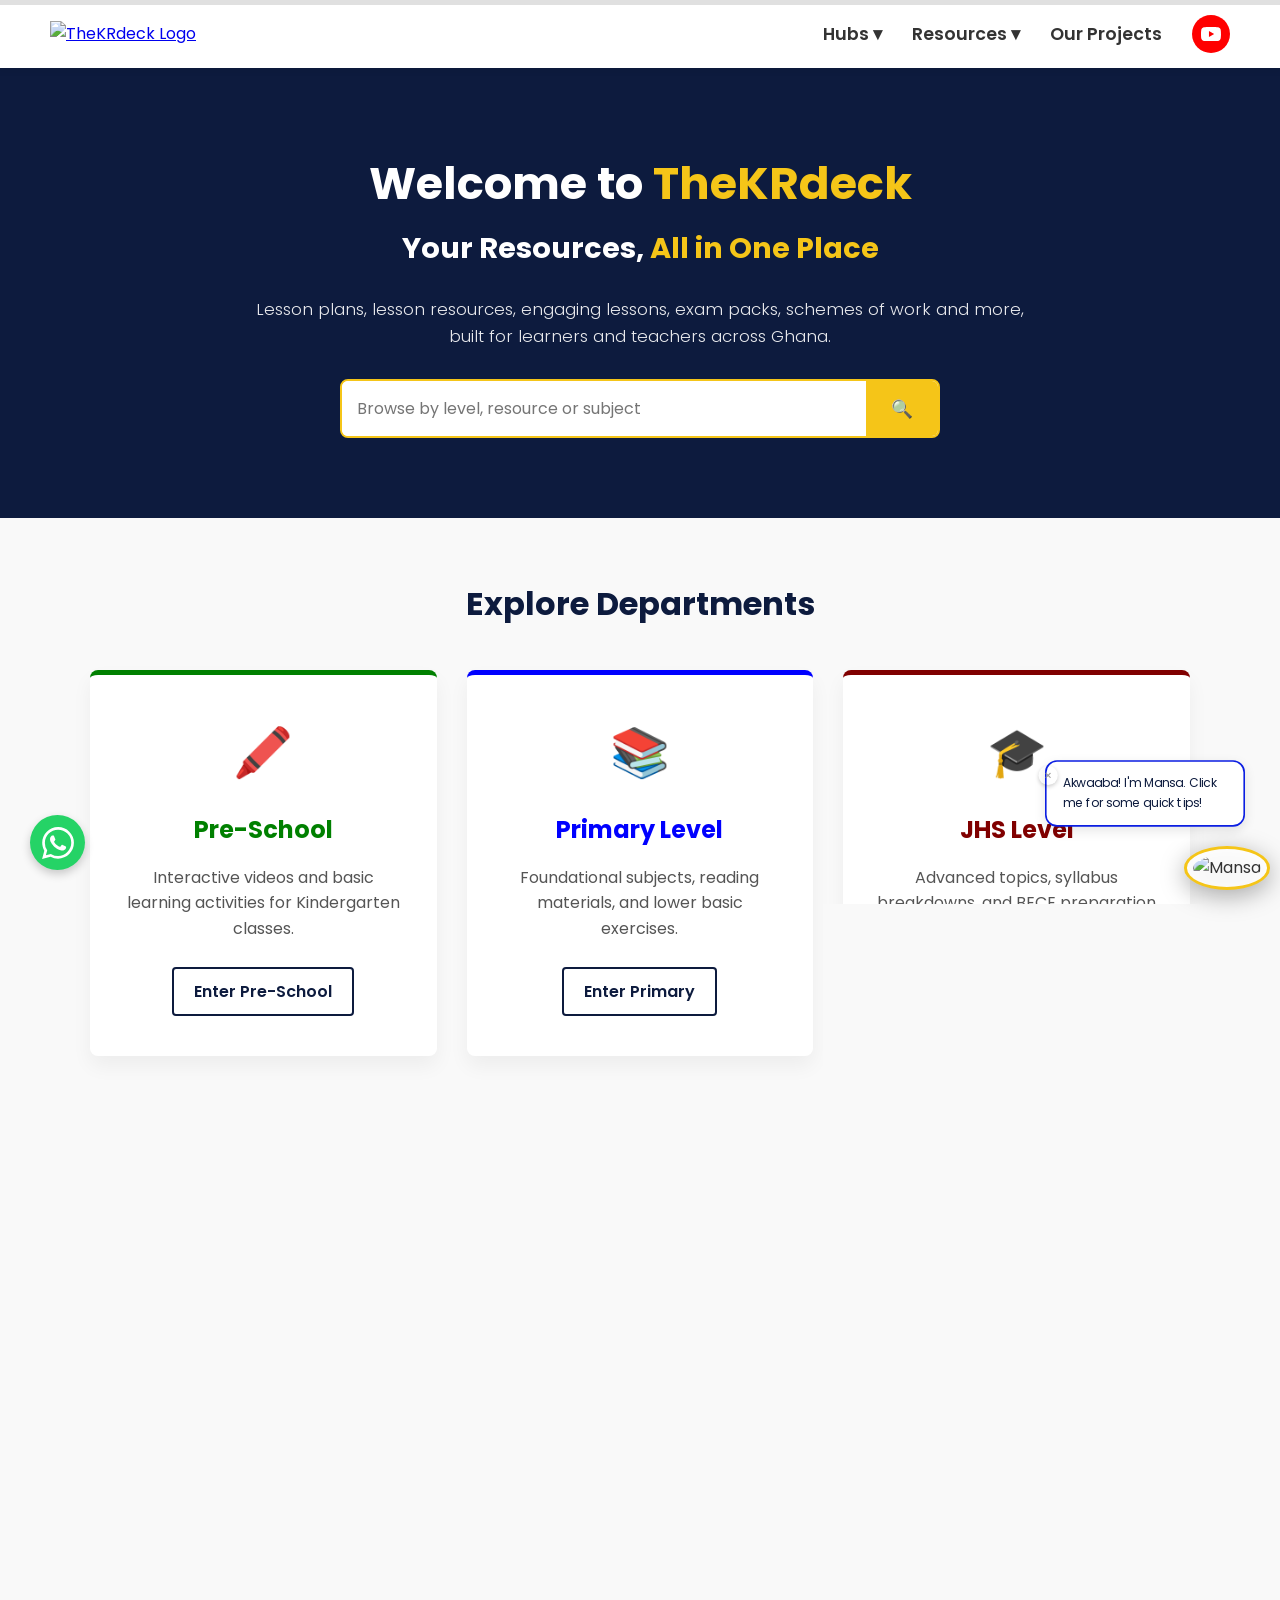
==== index.html @ 2bcbe447 "Add files via upload" ====
<!DOCTYPE html>
<html lang="en">
<head>
    <meta charset="UTF-8">
    <meta name="viewport" content="width=device-width, initial-scale=1.0">
    <title>TheKRdeck - Educational Resources</title>
    <link rel="stylesheet" href="style.css">
</head>
<body>

    <!-- Reading Progress Bar -->
    <div class="progress-container">
        <div class="progress-bar" id="myBar"></div>
    </div>

    <!-- Top Navigation Bar (Streamlined) -->
    <nav class="top-navbar">
        <a href="index.html" class="nav-logo">
            <img src="assets/logo.png" alt="TheKRdeck Logo" class="logo-img">
        </a>
        <div class="menu-toggle" id="mobile-menu">☰</div>
        
        <div class="nav-links" id="nav-links">
            <!-- Dropdown 1: Hubs -->
            <div class="dropdown">
                <a href="#" class="dropbtn">Hubs ▾</a>
                <div class="dropdown-content">
                    <a href="teachers-hub.html">Teachers Platform</a>
                    <a href="learners-hub.html">Learners Platform</a>
                </div>
            </div>

            <!-- Dropdown 2: Resources -->
            <div class="dropdown">
                <a href="#" class="dropbtn">Resources ▾</a>
                <div class="dropdown-content">
                    <a href="articles.html">Articles</a>
                    <a href="videos.html">Videos Catalog</a>
                </div>
            </div>

            <!-- New Projects Link -->
            <a href="projects.html">Our Projects</a>
            
            <!-- YouTube Icon Button -->
            <a href="https://youtube.com/@thekrdeck" target="_blank" class="nav-youtube-icon" title="YouTube Channel">
                <svg viewBox="0 0 24 24" xmlns="http://www.w3.org/2000/svg">
                    <path d="M23.498 6.186a3.016 3.016 0 0 0-2.122-2.136C19.505 3.545 12 3.545 12 3.545s-7.505 0-9.377.505A3.017 3.017 0 0 0 .502 6.186C0 8.07 0 12 0 12s0 3.93.502 5.814a3.016 3.016 0 0 0 2.122 2.136c1.871.505 9.376.505 9.376.505s7.505 0 9.377-.505a3.015 3.015 0 0 0 2.122-2.136C24 15.93 24 12 24 12s0-3.93-.502-5.814zM9.545 15.568V8.432L15.818 12l-6.273 3.568z"/>
                </svg>
            </a>
        </div>
    </nav>

    <!-- Hero Banner -->
    <header class="hero-banner fade-in">
        <h1>Welcome to <span class="gold-highlight">TheKRdeck</span></h1>
        <h2 style="margin-bottom: 25px;">Your Resources, <span class="gold-highlight">All in One Place</span></h2>
        
        <p class="hero-subtitle">Lesson plans, lesson resources, engaging lessons, exam packs, schemes of work and more, built for learners and teachers across Ghana.</p>

        <!-- Search Bar with Golden Border -->
        <form class="search-container" action="search.html" method="GET">
            <input type="text" name="search" placeholder="Browse by level, resource or subject">
            <button type="submit" class="btn-gold">🔍</button>
        </form>
    </header>

    <!-- Interactive Department Hubs -->
    <section class="section-container">
        <h2 class="section-title fade-in">Explore Departments</h2>
        <div class="grid-3-col">
            <div class="card preschool fade-in">
                <div class="emoji">🖍️</div>
                <h4>Pre-School</h4>
                <p>Interactive videos and basic learning activities for Kindergarten classes.</p>
                <a href="pre-school-hub.html" class="btn-outline-dark">Enter Pre-School</a>
            </div>
            
            <div class="card primary fade-in">
                <div class="emoji">📚</div>
                <h4>Primary Level</h4>
                <p>Foundational subjects, reading materials, and lower basic exercises.</p>
                <a href="primary-hub.html" class="btn-outline-dark">Enter Primary</a>
            </div>

            <div class="card jhs fade-in">
                <div class="emoji">🎓</div>
                <h4>JHS Level</h4>
                <p>Advanced topics, syllabus breakdowns, and BECE preparation materials.</p>
                <a href="jhs-hub.html" class="btn-outline-dark">Enter JHS</a>
            </div>
        </div>
    </section>

    <!-- Mascot Pop-Out Banner Section -->
    <section class="section-container fade-in" style="padding-top: 0; padding-bottom: 0;">
        <div class="visual-break-section">
            <img src="assets/zap-mascot.png" alt="Zap" class="banner-mascot-left">
            
            <div class="banner-content">
                <h2><span class="gold-highlight">Standardized Learning</span> for Ghanaian Schools</h2>
                <p>
                    Providing structured educational pathways, reliable teaching aids, and curriculum-aligned resources designed to drive academic excellence at every grade level.
                </p>
            </div>

            <img src="assets/mansa-mascot.png" alt="Mansa" class="banner-mascot-right">
        </div>
    </section>

    <!-- Featured Resources -->
    <section class="section-container latest-resources">
        <h2 class="section-title fade-in">Latest Updates</h2>
        <div class="grid-3-col">
            
            <div class="resource-card fade-in">
                <h4>(Joy Learning TV) Social Studies - Managing and Preventing Conflict</h4>
                <p>jhs 2</p>
                <a href="https://youtu.be/SdIukffhMlA?si=dPQ1UA3XQRnT1zRJ" class="btn-gold btn-small" style="text-align: center; text-decoration: none;">View Resource</a>
            </div>
            
            <div class="resource-card fade-in">
                <h4>Computing-Energy Efficiency(GIZ Ghana - energy efficiency video)</h4>
                <p>Basic 4</p>
                <a href="https://www.youtube.com/watch?v=n0XH6foxUC0" class="btn-gold btn-small" style="text-align: center; text-decoration: none;">View Resource</a>
            </div>
            
            <div class="resource-card fade-in">
                <h4>Computing-How to use search engines</h4>
                <p>Basic 5</p>
                <a href="https://gemini.google.com/share/e1b6e9d480c3" class="btn-gold btn-small" style="text-align: center; text-decoration: none;">View Resource</a>
            </div>
            
        </div>
    </section>

    <!-- Google Drive Resource Center -->
    <section class="section-container fade-in">
        <div style="background-color: #0d1b3e; color: white; padding: 40px; border-radius: 8px; text-align: center; border-left: 8px solid #f5c518; box-shadow: 0 10px 20px rgba(0, 0, 0, 0.05);">
            <h2 style="color: #f5c518; margin-bottom: 15px;">Central Resource Library</h2>
            <p style="margin-bottom: 25px; font-size: 1.1rem; max-width: 700px; margin-left: auto; margin-right: auto;">
                Access our complete archive of downloadable study materials, PDF worksheets, Powerpoint, syllabus documents, lessons and lesson notes directly from our Google Drive.
            </p>
            
            <a href="https://drive.google.com/drive/folders/126bqeIWLsit8QtWLF1Wr2Lly6ukzUcau" target="_blank" class="btn-gold" style="display: inline-block; text-decoration: none; font-size: 1.1rem; padding: 15px 30px;">
                OPEN DECK 📂
            </a>
        </div>
    </section>

    <!-- Floating Back to Top Button -->
    <button class="back-to-top" id="backToTopBtn">↑</button>

    <!-- Floating WhatsApp Button -->
    <a href="https://wa.me/233596356725" target="_blank" class="whatsapp-btn" title="Chat with us on WhatsApp">
        <svg viewBox="0 0 24 24" xmlns="http://www.w3.org/2000/svg">
            <path d="M17.472 14.382c-.297-.149-1.758-.867-2.03-.967-.273-.099-.471-.148-.67.15-.197.297-.767.966-.94 1.164-.173.199-.347.223-.644.075-.297-.15-1.255-.463-2.39-1.475-.883-.788-1.48-1.761-1.653-2.059-.173-.297-.018-.458.13-.606.134-.133.298-.347.446-.52.149-.174.198-.298.298-.497.099-.198.05-.371-.025-.52-.075-.149-.669-1.612-.916-2.207-.242-.579-.487-.5-.669-.51a12.8 12.8 0 0 0-.57-.01c-.198 0-.52.074-.792.372-.272.297-1.04 1.016-1.04 2.479 0 1.462 1.065 2.875 1.213 3.074.149.198 2.096 3.2 5.077 4.487.709.306 1.262.489 1.694.625.712.227 1.36.195 1.871.118.571-.085 1.758-.719 2.006-1.413.248-.694.248-1.289.173-1.413-.074-.124-.272-.198-.57-.347m-5.421 7.403h-.004a9.87 9.87 0 0 1-5.031-1.378l-.361-.214-3.741.982.998-3.648-.235-.374a9.86 9.86 0 0 1-1.51-5.26c.001-5.45 4.436-9.884 9.888-9.884 2.64 0 5.122 1.03 6.988 2.898a9.82 9.82 0 0 1 2.893 6.994c-.003 5.45-4.437 9.884-9.885 9.884m8.413-18.297A11.815 11.815 0 0 0 12.05 0C5.495 0 .16 5.335.157 11.892c0 2.096.547 4.142 1.588 5.945L.057 24l6.305-1.654a11.882 11.882 0 0 0 5.683 1.448h.005c6.554 0 11.89-5.335 11.893-11.893a11.821 11.821 0 0 0-3.48-8.413Z"/>
        </svg>
    </a>

    <!-- Global Scripts -->
    <script src="db.js"></script>
    <script src="main.js"></script>
</body>
</html>
---- style.css ----
/* =========================================
   Global Styles & Fonts
   ========================================= */
@import url('https://fonts.googleapis.com/css2?family=Poppins:wght@300;400;600;700&display=swap');

* {
    margin: 0;
    padding: 0;
    box-sizing: border-box;
    font-family: 'Poppins', sans-serif;
}

body {
    background-color: #f9f9f9;
    color: #333;
    line-height: 1.6;
}

/* =========================================
   Reading Progress Bar
   ========================================= */
.progress-container {
    width: 100%;
    height: 5px;
    background: #e0e0e0;
    position: fixed;
    top: 0;
    left: 0;
    z-index: 2000;
}

.progress-bar {
    height: 5px;
    background: #f5c518;
    width: 0%;
}

/* =========================================
   Navigation Bar & Dropdowns
   ========================================= */
.top-navbar {
    display: flex;
    justify-content: space-between;
    align-items: center;
    padding: 15px 50px;
    background-color: #ffffff;
    box-shadow: 0 4px 6px rgba(0, 0, 0, 0.05);
    position: sticky;
    top: 0;
    z-index: 1000;
}

.logo-img {
    max-height: 70px; 
    width: auto;
}

.nav-links {
    display: flex;
    align-items: center;
}

.nav-links a, .dropbtn {
    text-decoration: none;
    color: #333;
    margin-left: 30px; 
    font-size: 1.1rem; 
    font-weight: 600;
    transition: color 0.3s ease;
    cursor: pointer;
}

.nav-links a:hover, .dropdown:hover .dropbtn {
    color: #f5c518;
}

/* YouTube Nav Icon Styling */
.nav-youtube-icon {
    margin-left: 30px;
    display: inline-flex;
    align-items: center;
    justify-content: center;
    width: 38px;
    height: 38px;
    background-color: #ff0000;
    border-radius: 50%;
    transition: transform 0.3s ease, background-color 0.3s ease;
}

.nav-youtube-icon:hover {
    background-color: #cc0000;
    transform: scale(1.1);
}

.nav-youtube-icon svg {
    width: 20px;
    height: 20px;
    fill: #ffffff;
}

/* Dropdown specific styles */
.dropdown {
    position: relative;
    display: inline-block;
}

.dropdown-content {
    display: none;
    position: absolute;
    background-color: #ffffff;
    min-width: 200px;
    box-shadow: 0px 8px 16px 0px rgba(0,0,0,0.1);
    z-index: 1;
    border-radius: 4px;
    top: 100%;
    left: 30px;
    overflow: hidden;
}

.dropdown-content a {
    color: #333;
    padding: 12px 16px;
    text-decoration: none;
    display: block;
    margin-left: 0;
    font-size: 1rem;
}

.dropdown-content a:hover {
    background-color: #f9f9f9;
    color: #f5c518;
}

.dropdown:hover .dropdown-content {
    display: block;
}

.menu-toggle {
    display: none;
    font-size: 1.8rem;
    cursor: pointer;
    color: #0d1b3e;
}

/* =========================================
   Hero Banner (WordPress Design Match)
   ========================================= */
.hero-banner {
    background-color: #0d1b3e;
    color: #ffffff;
    padding: 80px 20px;
    text-align: center;
}

.hero-banner h1 {
    font-size: 2.8rem;
    font-weight: 700;
    margin-bottom: 5px;
    color: #ffffff;
}

.hero-banner h2 {
    font-size: 1.8rem;
    margin-bottom: 25px;
    color: #ffffff;
}

.gold-highlight {
    color: #f5c518;
}

.hero-subtitle {
    font-size: 1.05rem;
    margin-bottom: 30px;
    font-weight: 300;
    max-width: 800px;
    margin-left: auto;
    margin-right: auto;
    color: #ffffff;
    opacity: 0.9;
}

/* Golden Bordered Search Container */
.search-container {
    display: flex;
    justify-content: center;
    max-width: 600px;
    margin: 0 auto;
    border: 2px solid #f5c518;
    border-radius: 8px;
    background-color: #ffffff;
    overflow: hidden;
}

.search-container input {
    width: 100%;
    padding: 15px;
    border: none;
    font-size: 1rem;
    outline: none;
    color: #333;
    background-color: #ffffff;
}

/* =========================================
   Buttons
   ========================================= */
.btn-gold {
    background-color: #f5c518;
    color: #0d1b3e;
    padding: 0 25px;
    border: none;
    font-weight: 700;
    font-size: 1.1rem;
    cursor: pointer;
    transition: background-color 0.3s ease;
    display: flex;
    align-items: center;
    justify-content: center;
}

.btn-gold:hover {
    background-color: #d4a912;
}

.btn-small {
    border-radius: 4px;
    padding: 10px 20px;
    display: inline-block;
}

.btn-outline, .btn-outline-dark {
    background-color: transparent;
    padding: 10px 20px;
    border-radius: 4px;
    text-decoration: none;
    font-weight: 600;
    display: inline-block;
    transition: all 0.3s ease;
}

.btn-outline {
    color: #f5c518;
    border: 2px solid #f5c518;
}

.btn-outline:hover {
    background-color: #f5c518;
    color: #0d1b3e;
}

.btn-outline-dark {
    color: #0d1b3e;
    border: 2px solid #0d1b3e;
}

.btn-outline-dark:hover {
    background-color: #0d1b3e;
    color: #ffffff;
}

/* =========================================
   Layout & Grid Sections
   ========================================= */
.section-container {
    padding: 60px 50px;
    margin: 0 auto;
    max-width: 1200px;
}

.section-title {
    text-align: center;
    font-size: 2rem;
    color: #0d1b3e;
    margin-bottom: 40px;
}

.grid-3-col {
    display: grid;
    grid-template-columns: repeat(3, 1fr);
    gap: 30px;
}

.card, .resource-card {
    background-color: #ffffff;
    border-radius: 8px;
    box-shadow: 0 10px 20px rgba(0, 0, 0, 0.05);
    transition: transform 0.3s ease;
}

.card {
    padding: 40px 30px;
    text-align: center;
}

.card:hover { transform: translateY(-10px); }

.card .emoji { font-size: 3rem; margin-bottom: 20px; }
.card h4 { font-size: 1.5rem; color: #0d1b3e; margin-bottom: 15px; }
.card p { margin-bottom: 25px; color: #555; }

.resource-card {
    padding: 25px;
    border-left: 5px solid #f5c518;
    display: flex;
    flex-direction: column;
}

.resource-card h4 { color: #0d1b3e; margin-bottom: 10px; }
.resource-card p { color: #777; font-size: 0.9rem; margin-bottom: 20px; flex-grow: 1; }

/* =========================================
   Animations
   ========================================= */
.fade-in {
    opacity: 0;
    transform: translateY(30px);
    transition: opacity 0.8s ease-out, transform 0.8s ease-out;
}

.fade-in.visible {
    opacity: 1;
    transform: translateY(0);
}

/* =========================================
   Floating Actions (Back to Top & WhatsApp)
   ========================================= */
.back-to-top {
    position: fixed;
    bottom: 30px;
    right: 30px;
    background-color: #0d1b3e;
    color: #f5c518;
    width: 50px;
    height: 50px;
    border-radius: 50%;
    display: flex;
    justify-content: center;
    align-items: center;
    font-size: 1.5rem;
    font-weight: bold;
    border: none;
    cursor: pointer;
    box-shadow: 0 4px 10px rgba(0, 0, 0, 0.2);
    opacity: 0;
    visibility: hidden;
    transition: all 0.3s ease;
    z-index: 1000;
}

.back-to-top.show {
    opacity: 1;
    visibility: visible;
}

.back-to-top:hover {
    background-color: #f5c518;
    color: #0d1b3e;
}

.whatsapp-btn {
    position: fixed;
    bottom: 30px;
    left: 30px; 
    background-color: #25d366;
    color: white;
    width: 55px;
    height: 55px;
    border-radius: 50%;
    display: flex;
    justify-content: center;
    align-items: center;
    text-decoration: none;
    box-shadow: 0 4px 10px rgba(0, 0, 0, 0.2);
    transition: all 0.3s ease;
    z-index: 1000;
}

.whatsapp-btn:hover {
    background-color: #1ebe57;
    transform: scale(1.1);
}

.whatsapp-btn svg {
    width: 32px;
    height: 32px;
    fill: white;
}


/* ==========================================================================
   ISOLATED STYLES FOR JS COMPONENTS (Mascot & Star System)
   ========================================================================== */

/* Star Reward Tracker - Fixed to Top LEFT */
.star-tracker {
    position: fixed !important;
    top: 20px !important;
    left: 20px !important;
    background: #0d1b3e !important;
    color: #f5c518 !important;
    padding: 8px 15px !important;
    border-radius: 30px !important;
    font-weight: bold !important;
    box-shadow: 0 4px 10px rgba(0,0,0,0.15) !important;
    z-index: 3000 !important;
    display: flex !important;
    align-items: center !important;
    gap: 5px !important;
    border: 2px solid #f5c518 !important;
}

/* Mascot Container */
.mascot-container {
    position: fixed !important;
    bottom: 20px !important;
    right: 80px !important;
    display: flex !important;
    align-items: flex-end !important;
    gap: 10px !important;
    z-index: 2800 !important;
    transition: transform 0.5s ease !important;
}

.mascot-container.hidden {
    transform: translateY(150px) !important;
}

.mascot-container.slide-up {
    transform: translateY(0) !important;
}

.speech-bubble {
    background: white !important;
    padding: 15px 20px !important;
    border-radius: 15px !important;
    box-shadow: 0 5px 15px rgba(0,0,0,0.1) !important;
    max-width: 250px !important;
    position: relative !important;
    border: 2px solid #0b1ee2 !important;
    opacity: 0 !important;
    transform: scale(0.8) !important;
    transition: all 0.3s ease !important;
}

.mascot-container.show-tip .speech-bubble {
    opacity: 1 !important;
    transform: scale(1) !important;
}

.close-btn {
    position: absolute !important;
    top: 5px !important;
    right: 8px !important;
    background: none !important;
    border: none !important;
    font-size: 1rem !important;
    cursor: pointer !important;
    color: #999 !important;
}

.mascot-img {
    width: 90px !important;
    cursor: pointer !important;
    transition: transform 0.3s ease !important;
}

.mascot-img:hover {
    transform: scale(1.1) !important;
}

.mascot-img.power-up {
    animation: bounce 0.5s ease !important;
}

@keyframes bounce {
    0%, 100% { transform: translateY(0); }
    50% { transform: translateY(-20px); }
}

/* =========================================
   Department Card Custom Color Accents
   ========================================= */
:root {
    --color-preschool: #008000; /* Green */
    --color-primary: #0000FF;   /* Blue */
    --color-jhs: #800000;       /* Maroon */
}

.card.preschool {
    border-top: 5px solid var(--color-preschool) !important;
}
.card.preschool h4 {
    color: var(--color-preschool) !important;
}

.card.primary {
    border-top: 5px solid var(--color-primary) !important;
}
.card.primary h4 {
    color: var(--color-primary) !important;
}

.card.jhs {
    border-top: 5px solid var(--color-jhs) !important;
}
.card.jhs h4 {
    color: var(--color-jhs) !important;
}

/* =========================================
   Dominant Mascot Pop-Out Banner (Padded for Text Protection)
   ========================================= */
.visual-break-section {
    background: linear-gradient(135deg, #0d1b3e 0%, #162a56 100%);
    color: #ffffff;
    padding: 50px 240px; /* Generous left/right padding keeps text away from mascots */
    text-align: center;
    border-radius: 16px;
    margin: 60px auto; 
    max-width: 1250px;
    box-shadow: 0 15px 35px rgba(13, 27, 62, 0.15);
    border: 2px solid #f5c518;
    position: relative;
    overflow: visible; /* Allows mascots to pop past top/bottom boundaries */
}

@keyframes gentleFloat {
    0% { transform: translateY(0px); }
    50% { transform: translateY(-12px); }
    100% { transform: translateY(0px); }
}

/* Massive Dominant Mascots */
.banner-mascot-left {
    position: absolute;
    bottom: -20px;      
    left: -80px;       
    width: 280px;        
    height: auto;
    object-fit: contain;
    animation: gentleFloat 4s infinite ease-in-out;
    z-index: 10;
    filter: drop-shadow(0 20px 30px rgba(0, 0, 0, 0.6));
}

.banner-mascot-right {
    position: absolute;
    bottom: -20px;      
    right: -80px;      
    width: 280px;        
    height: auto;
    object-fit: contain;
    animation: gentleFloat 4s infinite ease-in-out;
    animation-delay: 2s;
    z-index: 10;
    filter: drop-shadow(0 20px 30px rgba(0, 0, 0, 0.6));
}

/* =========================================
   Projects Gallery Card Styling
   ========================================= */
.gallery-card {
    background-color: #ffffff;
    border-radius: 8px;
    box-shadow: 0 10px 20px rgba(0, 0, 0, 0.05);
    overflow: hidden;
    transition: transform 0.3s ease;
    display: flex;
    flex-direction: column;
}

.gallery-card:hover {
    transform: translateY(-10px);
}

.gallery-img-container {
    width: 100%;
    height: 200px;
    overflow: hidden;
    background-color: #0d1b3e; /* Fallback background if image is loading */
}

.gallery-img-container img {
    width: 100%;
    height: 100%;
    object-fit: cover;
    display: block;
    transition: transform 0.3s ease;
}

.gallery-card:hover .gallery-img-container img {
    transform: scale(1.05);
}

.gallery-content {
    padding: 25px;
    display: flex;
    flex-direction: column;
    flex-grow: 1;
}

.gallery-content h4 {
    color: #0d1b3e;
    margin-bottom: 10px;
    font-size: 1.3rem;
}

.gallery-content p {
    color: #555;
    font-size: 0.95rem;
    line-height: 1.5;
}

/* =========================================
   Popup Modal Styles
   ========================================= */
.modal-overlay {
    display: none;
    position: fixed;
    top: 0;
    left: 0;
    width: 100%;
    height: 100%;
    background-color: rgba(13, 27, 62, 0.7);
    z-index: 3000;
    justify-content: center;
    align-items: center;
    padding: 20px;
}

.modal-content {
    background-color: #ffffff;
    padding: 35px;
    border-radius: 12px;
    max-width: 500px;
    width: 100%;
    position: relative;
    box-shadow: 0 15px 35px rgba(0,0,0,0.2);
    border-top: 6px solid #f5c518;
    animation: modalPop 0.3s ease-out;
}

@keyframes modalPop {
    0% { transform: scale(0.9); opacity: 0; }
    100% { transform: scale(1); opacity: 1; }
}

.close-modal {
    position: absolute;
    top: 15px;
    right: 20px;
    font-size: 1.8rem;
    cursor: pointer;
    color: #999;
    transition: color 0.2s;
}

.close-modal:hover {
    color: #0d1b3e;
}

.project-form .form-group {
    margin-bottom: 15px;
    text-align: left;
}

.project-form label {
    display: block;
    font-weight: 600;
    font-size: 0.9rem;
    color: #0d1b3e;
    margin-bottom: 5px;
}

.project-form input, 
.project-form textarea {
    width: 100%;
    padding: 10px 12px;
    border: 1px solid #ccc;
    border-radius: 4px;
    font-size: 0.95rem;
    outline: none;
    font-family: 'Poppins', sans-serif;
}

.project-form input:focus, 
.project-form textarea:focus {
    border-color: #f5c518;
    box-shadow: 0 0 5px rgba(245, 197, 24, 0.3);
}

/* =========================================
   Mobile Responsiveness
   ========================================= */
@media (max-width: 950px) {
    .visual-break-section {
        padding: 40px 20px;
        margin: 60px 20px;
    }
    .banner-mascot-left, .banner-mascot-right {
        position: relative;
        bottom: auto;
        left: auto;
        right: auto;
        width: 180px;
        display: block;
        margin: 0 auto;
    }
    .banner-mascot-left { margin-bottom: -20px; }
    .banner-mascot-right { margin-top: -20px; }
}

@media (max-width: 768px) {
    .top-navbar { padding: 15px 20px; }
    .menu-toggle { display: block; }

    .nav-links {
        display: none;
        flex-direction: column;
        position: absolute;
        top: 100%;
        left: 0;
        width: 100%;
        background-color: #ffffff;
        box-shadow: 0 10px 10px rgba(0, 0, 0, 0.1);
        padding: 20px 0;
        align-items: flex-start;
    }

    .nav-links.active { display: flex; }

    .nav-links a, .dropbtn {
        margin: 10px 20px; 
        font-size: 1.2rem; 
    }

    .dropdown-content {
        position: static;
        box-shadow: none;
        margin-left: 20px;
        display: none; 
    }
    
    .dropdown:hover .dropdown-content {
        display: block;
    }

    .search-container { flex-direction: column; border-radius: 8px; }
    .search-container input { width: 100%; border-radius: 0; }
    .btn-gold { width: 100%; padding: 12px; border-radius: 0; }
    .grid-3-col { grid-template-columns: 1fr; }
    .section-container { padding: 40px 20px; }
    
    .mascot-container {
        right: 15px !important;
        bottom: 80px !important;
    }
}
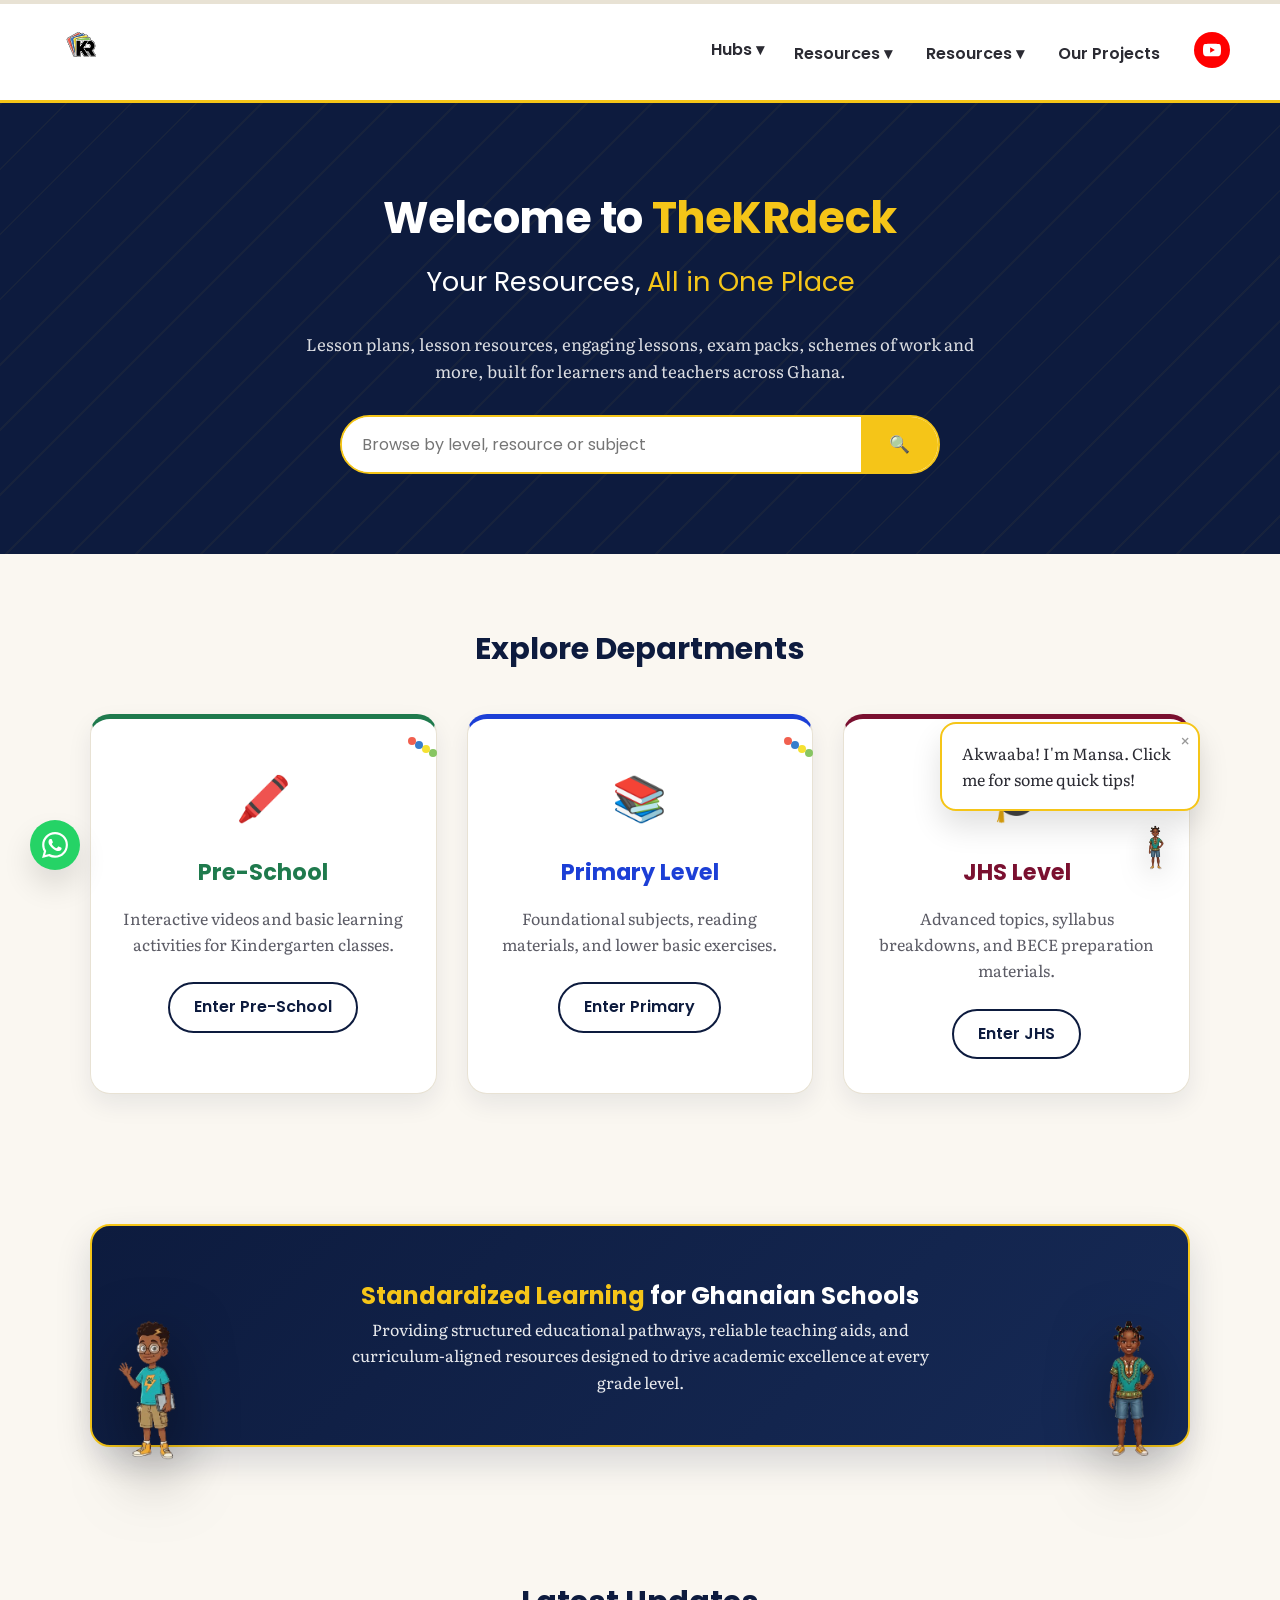
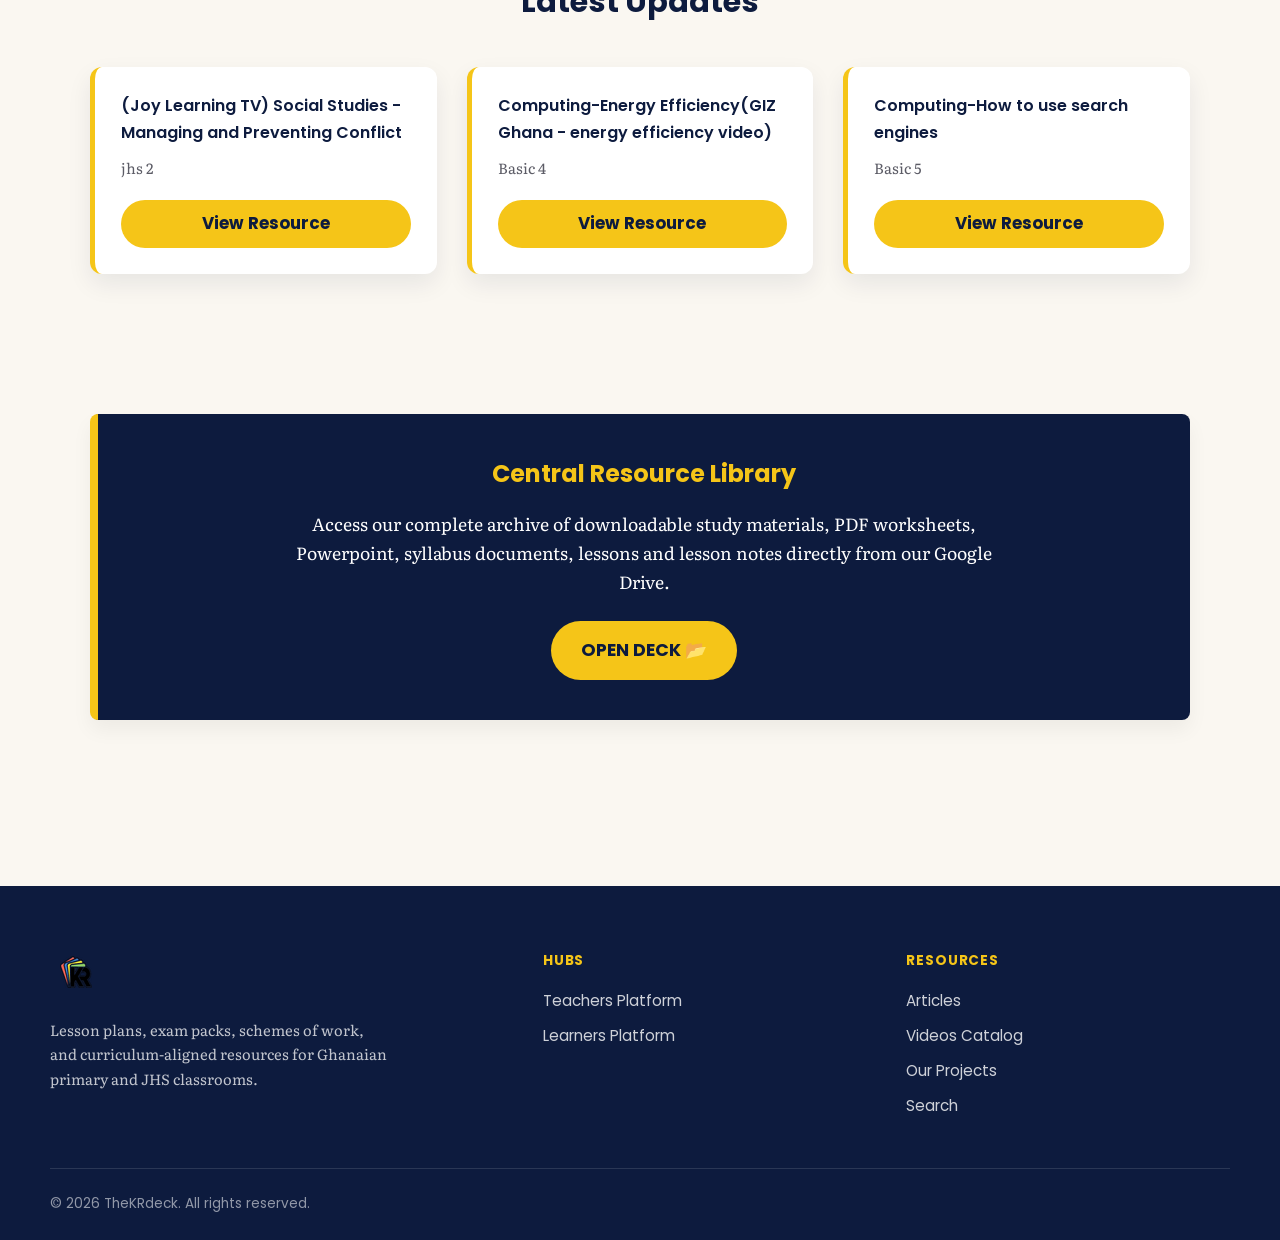
==== commit ccfaa154: "Add files via upload" ====
--- a/index.html
+++ b/index.html
@@ -2,11 +2,20 @@
 <html lang="en">
 <head>
     <meta charset="UTF-8">
+    <link rel="icon" type="image/png" sizes="32x32" href="assets/favicon-32.png">
+    <link rel="icon" type="image/png" sizes="16x16" href="assets/favicon-16.png">
+    <link rel="apple-touch-icon" sizes="180x180" href="assets/favicon-180.png">
+    <link rel="icon" href="assets/favicon.ico">
     <meta name="viewport" content="width=device-width, initial-scale=1.0">
     <title>TheKRdeck - Educational Resources</title>
+    <meta name="description" content="TheKRdeck is a free educational resource hub for Ghanaian primary and JHS teachers and learners — lesson plans, exam packs, schemes of work and more.">
+    <link rel="preconnect" href="https://fonts.googleapis.com">
+    <link rel="preconnect" href="https://fonts.gstatic.com" crossorigin>
+    <link href="https://fonts.googleapis.com/css2?family=Poppins:wght@300;400;600;700&family=Literata:opsz,wght@7..72,400;7..72,500;7..72,600&display=swap" rel="stylesheet">
     <link rel="stylesheet" href="style.css">
 </head>
 <body>
+
 
     <!-- Reading Progress Bar -->
     <div class="progress-container">
@@ -37,6 +46,14 @@
                     <a href="articles.html">Articles</a>
                     <a href="videos.html">Videos Catalog</a>
                 </div>
+            <!-- Dropdown 3: Games -->
+            <div class="dropdown">
+                <a href="#" class="dropbtn">Resources ▾</a>
+                <div class="dropdown-content">
+                    <a href="articles.html">Articles</a>
+                   
+                </div>
+
             </div>
 
             <!-- New Projects Link -->
@@ -66,7 +83,7 @@
     </header>
 
     <!-- Interactive Department Hubs -->
-    <section class="section-container">
+    <section id="main-content" class="section-container">
         <h2 class="section-title fade-in">Explore Departments</h2>
         <div class="grid-3-col">
             <div class="card preschool fade-in">
@@ -158,7 +175,34 @@
         </svg>
     </a>
 
+        <!-- Site Footer -->
+    <footer class="site-footer">
+        <div class="footer-grid">
+            <div class="footer-brand">
+                <img src="assets/favicon-32.png" alt="TheKRdeck Logo" class="logo-img">
+                <p>Lesson plans, exam packs, schemes of work, and curriculum-aligned resources for Ghanaian primary and JHS classrooms.</p>
+            </div>
+            <div class="footer-col">
+                <h5>Hubs</h5>
+                <a href="teachers-hub.html">Teachers Platform</a>
+                <a href="learners-hub.html">Learners Platform</a>
+            </div>
+            <div class="footer-col">
+                <h5>Resources</h5>
+                <a href="articles.html">Articles</a>
+                <a href="videos.html">Videos Catalog</a>
+                <a href="projects.html">Our Projects</a>
+                <a href="search.html">Search</a>
+            </div>
+        </div>
+        <div class="footer-bottom">
+            <span>&copy; 2026 TheKRdeck. All rights reserved.</span>
+        
+        </div>
+    </footer>
+
     <!-- Global Scripts -->
+
     <script src="db.js"></script>
     <script src="main.js"></script>
 </body>
--- a/style.css
+++ b/style.css
@@ -1,7 +1,56 @@
 /* =========================================
-   Global Styles & Fonts
-   ========================================= */
-@import url('https://fonts.googleapis.com/css2?family=Poppins:wght@300;400;600;700&display=swap');
+   Design Tokens
+   Poppins is loaded via <link> tags in each page's <head> (not @import,
+   which blocks CSS parsing and is slower on the mobile connections a lot
+   of Ghanaian visitors use). Literata is loaded the same way, paired in
+   for body copy — a serif built for reading, so lesson text doesn't lean
+   on the same geometric sans as every button and nav label.
+   ========================================= */
+:root {
+    /* Brand ink & foil — unchanged, these are recognizable */
+    --color-navy: #0d1b3e;
+    --color-navy-soft: #162a56;
+    --color-gold: #f5c518;
+    --color-gold-deep: #d4a912;
+
+    /* Department accents — refined from pure #0000FF / #008000, which read
+       harsh and dated next to the navy/gold pairing. Same hues, ink-matched. */
+    --color-preschool: #1f7a4d;   /* forest green */
+    --color-primary: #1c3fd6;    /* royal blue */
+    --color-jhs: #7a1030;        /* deep maroon */
+
+    /* Warm neutrals — "cards on a table," not a corporate dashboard */
+    --color-paper: #faf7f1;
+    --color-paper-raised: #ffffff;
+    --color-ink: #2b2b33;
+    --color-ink-soft: #5c5c66;
+    --color-line: #e8e2d4;
+
+    /* Spacing scale */
+    --space-xs: 8px;
+    --space-sm: 16px;
+    --space-md: 24px;
+    --space-lg: 40px;
+    --space-xl: 64px;
+    --space-2xl: 96px;
+
+    /* Radius */
+    --radius-sm: 6px;
+    --radius-md: 12px;
+    --radius-lg: 20px;
+
+    /* Logo fan colors — sampled directly from the actual TheKRdeck logo,
+       used as a small abstract nod to the fanned cards (never as literal
+       suit/rank marks, which would read as an actual playing card). */
+    --fan-red: #f1604f;
+    --fan-blue: #377ecc;
+    --fan-gold: #f5e132;
+    --fan-green: #87c562;
+
+    --shadow-card: 0 10px 25px rgba(13, 27, 62, 0.08);
+    --shadow-card-hover: 0 20px 35px rgba(13, 27, 62, 0.16);
+    --shadow-lifted: 0 16px 30px rgba(0, 0, 0, 0.12);
+}
 
 * {
     margin: 0;
@@ -11,9 +60,34 @@
 }
 
 body {
-    background-color: #f9f9f9;
-    color: #333;
-    line-height: 1.6;
+    background-color: var(--color-paper);
+    color: var(--color-ink);
+    line-height: 1.65;
+}
+
+p, .body-serif {
+    font-family: 'Literata', Georgia, serif;
+}
+
+::selection {
+    background-color: var(--color-gold);
+    color: var(--color-navy);
+}
+
+a:focus-visible,
+button:focus-visible,
+input:focus-visible,
+textarea:focus-visible {
+    outline: 3px solid var(--color-gold);
+    outline-offset: 2px;
+}
+
+@media (prefers-reduced-motion: reduce) {
+    *, *::before, *::after {
+        animation-duration: 0.01ms !important;
+        animation-iteration-count: 1 !important;
+        transition-duration: 0.01ms !important;
+    }
 }
 
 /* =========================================
@@ -21,8 +95,8 @@
    ========================================= */
 .progress-container {
     width: 100%;
-    height: 5px;
-    background: #e0e0e0;
+    height: 4px;
+    background: var(--color-line);
     position: fixed;
     top: 0;
     left: 0;
@@ -30,8 +104,8 @@
 }
 
 .progress-bar {
-    height: 5px;
-    background: #f5c518;
+    height: 4px;
+    background: var(--color-gold);
     width: 0%;
 }
 
@@ -42,16 +116,16 @@
     display: flex;
     justify-content: space-between;
     align-items: center;
-    padding: 15px 50px;
-    background-color: #ffffff;
-    box-shadow: 0 4px 6px rgba(0, 0, 0, 0.05);
+    padding: 14px 50px;
+    background-color: var(--color-paper-raised);
+    border-bottom: 3px solid var(--color-gold);
     position: sticky;
     top: 0;
     z-index: 1000;
 }
 
 .logo-img {
-    max-height: 70px; 
+    max-height: 64px;
     width: auto;
 }
 
@@ -62,16 +136,16 @@
 
 .nav-links a, .dropbtn {
     text-decoration: none;
-    color: #333;
-    margin-left: 30px; 
-    font-size: 1.1rem; 
+    color: var(--color-ink);
+    margin-left: 30px;
+    font-size: 1rem;
     font-weight: 600;
-    transition: color 0.3s ease;
+    transition: color 0.2s ease;
     cursor: pointer;
 }
 
 .nav-links a:hover, .dropdown:hover .dropbtn {
-    color: #f5c518;
+    color: var(--color-gold-deep);
 }
 
 /* YouTube Nav Icon Styling */
@@ -80,21 +154,21 @@
     display: inline-flex;
     align-items: center;
     justify-content: center;
-    width: 38px;
-    height: 38px;
+    width: 36px;
+    height: 36px;
     background-color: #ff0000;
     border-radius: 50%;
-    transition: transform 0.3s ease, background-color 0.3s ease;
+    transition: transform 0.2s ease, background-color 0.2s ease;
 }
 
 .nav-youtube-icon:hover {
     background-color: #cc0000;
-    transform: scale(1.1);
+    transform: scale(1.08);
 }
 
 .nav-youtube-icon svg {
-    width: 20px;
-    height: 20px;
+    width: 18px;
+    height: 18px;
     fill: #ffffff;
 }
 
@@ -107,28 +181,29 @@
 .dropdown-content {
     display: none;
     position: absolute;
-    background-color: #ffffff;
+    background-color: var(--color-paper-raised);
     min-width: 200px;
-    box-shadow: 0px 8px 16px 0px rgba(0,0,0,0.1);
+    box-shadow: var(--shadow-lifted);
     z-index: 1;
-    border-radius: 4px;
+    border-radius: var(--radius-sm);
     top: 100%;
     left: 30px;
     overflow: hidden;
+    border: 1px solid var(--color-line);
 }
 
 .dropdown-content a {
-    color: #333;
+    color: var(--color-ink);
     padding: 12px 16px;
     text-decoration: none;
     display: block;
     margin-left: 0;
-    font-size: 1rem;
+    font-size: 0.95rem;
 }
 
 .dropdown-content a:hover {
-    background-color: #f9f9f9;
-    color: #f5c518;
+    background-color: var(--color-paper);
+    color: var(--color-gold-deep);
 }
 
 .dropdown:hover .dropdown-content {
@@ -139,45 +214,50 @@
     display: none;
     font-size: 1.8rem;
     cursor: pointer;
-    color: #0d1b3e;
-}
-
-/* =========================================
-   Hero Banner (WordPress Design Match)
+    color: var(--color-navy);
+}
+
+/* =========================================
+   Hero Banner
    ========================================= */
 .hero-banner {
-    background-color: #0d1b3e;
+    background-color: var(--color-navy);
+    background-image:
+        repeating-linear-gradient(135deg, rgba(245, 197, 24, 0.045) 0px, rgba(245, 197, 24, 0.045) 2px, transparent 2px, transparent 46px);
     color: #ffffff;
     padding: 80px 20px;
     text-align: center;
 }
 
 .hero-banner h1 {
-    font-size: 2.8rem;
+    font-size: 2.7rem;
     font-weight: 700;
     margin-bottom: 5px;
     color: #ffffff;
+    letter-spacing: -0.01em;
 }
 
 .hero-banner h2 {
-    font-size: 1.8rem;
+    font-size: 1.7rem;
+    font-weight: 400;
     margin-bottom: 25px;
     color: #ffffff;
 }
 
 .gold-highlight {
-    color: #f5c518;
+    color: var(--color-gold);
 }
 
 .hero-subtitle {
+    font-family: 'Literata', Georgia, serif;
     font-size: 1.05rem;
     margin-bottom: 30px;
-    font-weight: 300;
-    max-width: 800px;
+    font-weight: 400;
+    max-width: 700px;
     margin-left: auto;
     margin-right: auto;
     color: #ffffff;
-    opacity: 0.9;
+    opacity: 0.85;
 }
 
 /* Golden Bordered Search Container */
@@ -186,76 +266,82 @@
     justify-content: center;
     max-width: 600px;
     margin: 0 auto;
-    border: 2px solid #f5c518;
-    border-radius: 8px;
+    border: 2px solid var(--color-gold);
+    border-radius: 999px;
     background-color: #ffffff;
     overflow: hidden;
 }
 
 .search-container input {
     width: 100%;
-    padding: 15px;
+    padding: 15px 20px;
     border: none;
     font-size: 1rem;
     outline: none;
-    color: #333;
+    color: var(--color-ink);
     background-color: #ffffff;
 }
 
+.search-container .btn-gold {
+    border-radius: 0;
+}
+
 /* =========================================
    Buttons
    ========================================= */
 .btn-gold {
-    background-color: #f5c518;
-    color: #0d1b3e;
-    padding: 0 25px;
+    background-color: var(--color-gold);
+    color: var(--color-navy);
+    padding: 0 28px;
     border: none;
     font-weight: 700;
-    font-size: 1.1rem;
+    font-size: 1.05rem;
     cursor: pointer;
-    transition: background-color 0.3s ease;
+    transition: background-color 0.2s ease, transform 0.2s ease;
     display: flex;
     align-items: center;
     justify-content: center;
+    border-radius: 999px;
 }
 
 .btn-gold:hover {
-    background-color: #d4a912;
+    background-color: var(--color-gold-deep);
+    transform: translateY(-1px);
 }
 
 .btn-small {
-    border-radius: 4px;
-    padding: 10px 20px;
+    border-radius: 999px;
+    padding: 10px 22px;
     display: inline-block;
 }
 
 .btn-outline, .btn-outline-dark {
     background-color: transparent;
-    padding: 10px 20px;
-    border-radius: 4px;
+    padding: 10px 24px;
+    border-radius: 999px;
     text-decoration: none;
     font-weight: 600;
     display: inline-block;
-    transition: all 0.3s ease;
+    transition: all 0.2s ease;
 }
 
 .btn-outline {
-    color: #f5c518;
-    border: 2px solid #f5c518;
+    color: var(--color-gold);
+    border: 2px solid var(--color-gold);
 }
 
 .btn-outline:hover {
-    background-color: #f5c518;
-    color: #0d1b3e;
+    background-color: var(--color-gold);
+    color: var(--color-navy);
 }
 
 .btn-outline-dark {
-    color: #0d1b3e;
-    border: 2px solid #0d1b3e;
+    color: var(--color-navy);
+    border: 2px solid var(--color-navy);
 }
 
 .btn-outline-dark:hover {
-    background-color: #0d1b3e;
+    background-color: var(--color-navy);
     color: #ffffff;
 }
 
@@ -263,16 +349,17 @@
    Layout & Grid Sections
    ========================================= */
 .section-container {
-    padding: 60px 50px;
+    padding: 70px 50px;
     margin: 0 auto;
     max-width: 1200px;
 }
 
 .section-title {
     text-align: center;
-    font-size: 2rem;
-    color: #0d1b3e;
+    font-size: 1.9rem;
+    color: var(--color-navy);
     margin-bottom: 40px;
+    font-weight: 700;
 }
 
 .grid-3-col {
@@ -281,33 +368,75 @@
     gap: 30px;
 }
 
-.card, .resource-card {
-    background-color: #ffffff;
-    border-radius: 8px;
-    box-shadow: 0 10px 20px rgba(0, 0, 0, 0.05);
-    transition: transform 0.3s ease;
-}
-
-.card {
-    padding: 40px 30px;
-    text-align: center;
-}
-
-.card:hover { transform: translateY(-10px); }
-
-.card .emoji { font-size: 3rem; margin-bottom: 20px; }
-.card h4 { font-size: 1.5rem; color: #0d1b3e; margin-bottom: 15px; }
-.card p { margin-bottom: 25px; color: #555; }
-
+.grid-2-col {
+    display: grid;
+    grid-template-columns: repeat(2, 1fr);
+    gap: 30px;
+}
+
+/* ---- Resource cards: quiet, disciplined refinement ---- */
 .resource-card {
-    padding: 25px;
-    border-left: 5px solid #f5c518;
+    background-color: var(--color-paper-raised);
+    border-radius: var(--radius-md);
+    box-shadow: var(--shadow-card);
+    transition: transform 0.25s ease, box-shadow 0.25s ease;
+    padding: 26px;
+    border-left: 5px solid var(--color-gold);
     display: flex;
     flex-direction: column;
 }
 
-.resource-card h4 { color: #0d1b3e; margin-bottom: 10px; }
-.resource-card p { color: #777; font-size: 0.9rem; margin-bottom: 20px; flex-grow: 1; }
+.resource-card:hover {
+    transform: translateY(-6px);
+    box-shadow: var(--shadow-card-hover);
+}
+
+.resource-card h4 { color: var(--color-navy); margin-bottom: 10px; font-weight: 600; }
+.resource-card p { color: var(--color-ink-soft); font-size: 0.92rem; margin-bottom: 20px; flex-grow: 1; font-family: 'Literata', Georgia, serif; }
+
+/* ---- Department cards: THE signature. Styled like a card lifted from
+   a real deck — rounded "card stock" corners, a printed corner index
+   (top-left, like a playing card's rank), tilt-and-lift on hover as if
+   picked up off a table. This is the one place the brand's own name
+   ("TheKRdeck") gets to be literal. ---- */
+.card {
+    background-color: var(--color-paper-raised);
+    border-radius: var(--radius-lg);
+    box-shadow: var(--shadow-card);
+    transition: transform 0.3s cubic-bezier(0.22, 1, 0.36, 1), box-shadow 0.3s ease;
+    padding: 44px 30px 34px;
+    text-align: center;
+    position: relative;
+    border: 1px solid var(--color-line);
+}
+
+.card::before {
+    content: "";
+    position: absolute;
+    top: 18px;
+    right: 20px;
+    width: 8px;
+    height: 8px;
+    border-radius: 50%;
+    background: var(--fan-red);
+    box-shadow:
+        7px 4px 0 0 var(--fan-blue),
+        14px 8px 0 0 var(--fan-gold),
+        21px 12px 0 0 var(--fan-green);
+}
+
+.card:hover {
+    transform: translateY(-10px) rotate(-1.2deg);
+    box-shadow: var(--shadow-card-hover);
+}
+
+.card:nth-child(even):hover {
+    transform: translateY(-10px) rotate(1.2deg);
+}
+
+.card .emoji { font-size: 2.75rem; margin-bottom: 18px; }
+.card h4 { font-size: 1.4rem; color: var(--color-navy); margin-bottom: 14px; font-weight: 700; }
+.card p { margin-bottom: 25px; color: var(--color-ink-soft); font-family: 'Literata', Georgia, serif; }
 
 /* =========================================
    Animations
@@ -330,8 +459,8 @@
     position: fixed;
     bottom: 30px;
     right: 30px;
-    background-color: #0d1b3e;
-    color: #f5c518;
+    background-color: var(--color-navy);
+    color: var(--color-gold);
     width: 50px;
     height: 50px;
     border-radius: 50%;
@@ -342,7 +471,7 @@
     font-weight: bold;
     border: none;
     cursor: pointer;
-    box-shadow: 0 4px 10px rgba(0, 0, 0, 0.2);
+    box-shadow: var(--shadow-lifted);
     opacity: 0;
     visibility: hidden;
     transition: all 0.3s ease;
@@ -355,93 +484,74 @@
 }
 
 .back-to-top:hover {
-    background-color: #f5c518;
-    color: #0d1b3e;
+    transform: translateY(-3px);
 }
 
 .whatsapp-btn {
     position: fixed;
     bottom: 30px;
-    left: 30px; 
-    background-color: #25d366;
-    color: white;
-    width: 55px;
-    height: 55px;
+    left: 30px;
+    width: 50px;
+    height: 50px;
+    background-color: #25D366;
     border-radius: 50%;
     display: flex;
+    align-items: center;
     justify-content: center;
-    align-items: center;
-    text-decoration: none;
-    box-shadow: 0 4px 10px rgba(0, 0, 0, 0.2);
-    transition: all 0.3s ease;
+    box-shadow: var(--shadow-lifted);
     z-index: 1000;
+    transition: transform 0.2s ease;
 }
 
 .whatsapp-btn:hover {
-    background-color: #1ebe57;
-    transform: scale(1.1);
+    transform: translateY(-3px) scale(1.05);
 }
 
 .whatsapp-btn svg {
-    width: 32px;
-    height: 32px;
-    fill: white;
-}
-
-
-/* ==========================================================================
-   ISOLATED STYLES FOR JS COMPONENTS (Mascot & Star System)
-   ========================================================================== */
-
-/* Star Reward Tracker - Fixed to Top LEFT */
-.star-tracker {
-    position: fixed !important;
-    top: 20px !important;
-    left: 20px !important;
-    background: #0d1b3e !important;
-    color: #f5c518 !important;
-    padding: 8px 15px !important;
-    border-radius: 30px !important;
-    font-weight: bold !important;
-    box-shadow: 0 4px 10px rgba(0,0,0,0.15) !important;
-    z-index: 3000 !important;
-    display: flex !important;
-    align-items: center !important;
-    gap: 5px !important;
-    border: 2px solid #f5c518 !important;
-}
-
-/* Mascot Container */
+    width: 26px;
+    height: 26px;
+    fill: #ffffff;
+}
+
+/* =========================================
+   Interactive Tour Guide Mascot
+   ========================================= */
 .mascot-container {
     position: fixed !important;
     bottom: 20px !important;
     right: 80px !important;
+    z-index: 4000 !important;
     display: flex !important;
+    flex-direction: column !important;
     align-items: flex-end !important;
-    gap: 10px !important;
-    z-index: 2800 !important;
-    transition: transform 0.5s ease !important;
+    gap: 12px !important;
 }
 
 .mascot-container.hidden {
-    transform: translateY(150px) !important;
+    display: none !important;
 }
 
 .mascot-container.slide-up {
-    transform: translateY(0) !important;
+    animation: mascotSlideUp 0.4s ease-out;
+}
+
+@keyframes mascotSlideUp {
+    0% { opacity: 0; transform: translateY(20px); }
+    100% { opacity: 1; transform: translateY(0); }
 }
 
 .speech-bubble {
     background: white !important;
-    padding: 15px 20px !important;
-    border-radius: 15px !important;
-    box-shadow: 0 5px 15px rgba(0,0,0,0.1) !important;
-    max-width: 250px !important;
+    padding: 16px 20px !important;
+    border-radius: 16px !important;
+    box-shadow: var(--shadow-lifted) !important;
+    max-width: 260px !important;
     position: relative !important;
-    border: 2px solid #0b1ee2 !important;
+    border: 2px solid var(--color-gold) !important;
     opacity: 0 !important;
     transform: scale(0.8) !important;
-    transition: all 0.3s ease !important;
+    transition: all 0.25s ease !important;
+    font-family: 'Literata', Georgia, serif !important;
 }
 
 .mascot-container.show-tip .speech-bubble {
@@ -464,10 +574,11 @@
     width: 90px !important;
     cursor: pointer !important;
     transition: transform 0.3s ease !important;
+    filter: drop-shadow(0 8px 14px rgba(0, 0, 0, 0.25)) !important;
 }
 
 .mascot-img:hover {
-    transform: scale(1.1) !important;
+    transform: scale(1.08) !important;
 }
 
 .mascot-img.power-up {
@@ -482,48 +593,82 @@
 /* =========================================
    Department Card Custom Color Accents
    ========================================= */
-:root {
-    --color-preschool: #008000; /* Green */
-    --color-primary: #0000FF;   /* Blue */
-    --color-jhs: #800000;       /* Maroon */
-}
-
 .card.preschool {
-    border-top: 5px solid var(--color-preschool) !important;
+    border-top: 5px solid var(--color-preschool);
 }
 .card.preschool h4 {
-    color: var(--color-preschool) !important;
+    color: var(--color-preschool);
 }
 
 .card.primary {
-    border-top: 5px solid var(--color-primary) !important;
+    border-top: 5px solid var(--color-primary);
 }
 .card.primary h4 {
-    color: var(--color-primary) !important;
+    color: var(--color-primary);
 }
 
 .card.jhs {
-    border-top: 5px solid var(--color-jhs) !important;
+    border-top: 5px solid var(--color-jhs);
 }
 .card.jhs h4 {
-    color: var(--color-jhs) !important;
+    color: var(--color-jhs);
+}
+
+/* Department hero banners — reuse the same brand variables as the homepage
+   cards, instead of one-off hex colors per page, so a color only ever needs
+   changing in one place. */
+.hero-banner.hero-preschool { background-color: var(--color-preschool); }
+.hero-banner.hero-primary   { background-color: var(--color-primary); }
+.hero-banner.hero-jhs       { background-color: var(--color-jhs); }
+
+/* Skip-to-content link — hidden until keyboard-focused, lets keyboard/screen
+   reader users jump past the nav straight to the page content. */
+.skip-link {
+    position: absolute;
+    top: -40px;
+    left: 0;
+    background: var(--color-navy);
+    color: #ffffff;
+    padding: 10px 16px;
+    z-index: 5000;
+    transition: top 0.2s ease;
+    text-decoration: none;
+    border-radius: 0 0 6px 0;
+}
+.skip-link:focus {
+    top: 0;
+}
+
+/* Article/gallery title links that should inherit body color until hovered */
+.project-title-link {
+    text-decoration: none;
+    color: inherit;
+    transition: color 0.2s ease;
+}
+.project-title-link:hover {
+    color: var(--color-gold-deep);
 }
 
 /* =========================================
    Dominant Mascot Pop-Out Banner (Padded for Text Protection)
    ========================================= */
 .visual-break-section {
-    background: linear-gradient(135deg, #0d1b3e 0%, #162a56 100%);
+    background: linear-gradient(135deg, var(--color-navy) 0%, var(--color-navy-soft) 100%);
     color: #ffffff;
-    padding: 50px 240px; /* Generous left/right padding keeps text away from mascots */
+    padding: 50px 240px;
     text-align: center;
-    border-radius: 16px;
-    margin: 60px auto; 
+    border-radius: var(--radius-lg);
+    margin: 60px auto;
     max-width: 1250px;
     box-shadow: 0 15px 35px rgba(13, 27, 62, 0.15);
-    border: 2px solid #f5c518;
+    border: 2px solid var(--color-gold);
     position: relative;
-    overflow: visible; /* Allows mascots to pop past top/bottom boundaries */
+    overflow: visible;
+}
+
+.visual-break-section p {
+    font-family: 'Literata', Georgia, serif;
+    opacity: 0.9;
 }
 
 @keyframes gentleFloat {
@@ -535,9 +680,9 @@
 /* Massive Dominant Mascots */
 .banner-mascot-left {
     position: absolute;
-    bottom: -20px;      
-    left: -80px;       
-    width: 280px;        
+    bottom: -20px;
+    left: -80px;
+    width: 280px;
     height: auto;
     object-fit: contain;
     animation: gentleFloat 4s infinite ease-in-out;
@@ -547,9 +692,9 @@
 
 .banner-mascot-right {
     position: absolute;
-    bottom: -20px;      
-    right: -80px;      
-    width: 280px;        
+    bottom: -20px;
+    right: -80px;
+    width: 280px;
     height: auto;
     object-fit: contain;
     animation: gentleFloat 4s infinite ease-in-out;
@@ -562,24 +707,25 @@
    Projects Gallery Card Styling
    ========================================= */
 .gallery-card {
-    background-color: #ffffff;
-    border-radius: 8px;
-    box-shadow: 0 10px 20px rgba(0, 0, 0, 0.05);
+    background-color: var(--color-paper-raised);
+    border-radius: var(--radius-md);
+    box-shadow: var(--shadow-card);
     overflow: hidden;
-    transition: transform 0.3s ease;
+    transition: transform 0.25s ease, box-shadow 0.25s ease;
     display: flex;
     flex-direction: column;
 }
 
 .gallery-card:hover {
-    transform: translateY(-10px);
+    transform: translateY(-8px);
+    box-shadow: var(--shadow-card-hover);
 }
 
 .gallery-img-container {
     width: 100%;
     height: 200px;
     overflow: hidden;
-    background-color: #0d1b3e; /* Fallback background if image is loading */
+    background-color: var(--color-navy);
 }
 
 .gallery-img-container img {
@@ -602,15 +748,17 @@
 }
 
 .gallery-content h4 {
-    color: #0d1b3e;
+    color: var(--color-navy);
     margin-bottom: 10px;
     font-size: 1.3rem;
+    font-weight: 700;
 }
 
 .gallery-content p {
-    color: #555;
+    color: var(--color-ink-soft);
     font-size: 0.95rem;
-    line-height: 1.5;
+    line-height: 1.6;
+    font-family: 'Literata', Georgia, serif;
 }
 
 /* =========================================
@@ -631,14 +779,14 @@
 }
 
 .modal-content {
-    background-color: #ffffff;
+    background-color: var(--color-paper-raised);
     padding: 35px;
-    border-radius: 12px;
+    border-radius: var(--radius-md);
     max-width: 500px;
     width: 100%;
     position: relative;
     box-shadow: 0 15px 35px rgba(0,0,0,0.2);
-    border-top: 6px solid #f5c518;
+    border-top: 6px solid var(--color-gold);
     animation: modalPop 0.3s ease-out;
 }
 
@@ -658,7 +806,7 @@
 }
 
 .close-modal:hover {
-    color: #0d1b3e;
+    color: var(--color-navy);
 }
 
 .project-form .form-group {
@@ -670,25 +818,111 @@
     display: block;
     font-weight: 600;
     font-size: 0.9rem;
-    color: #0d1b3e;
+    color: var(--color-navy);
     margin-bottom: 5px;
 }
 
-.project-form input, 
+.project-form input,
 .project-form textarea {
     width: 100%;
     padding: 10px 12px;
     border: 1px solid #ccc;
-    border-radius: 4px;
+    border-radius: var(--radius-sm);
     font-size: 0.95rem;
     outline: none;
     font-family: 'Poppins', sans-serif;
 }
 
-.project-form input:focus, 
+.project-form input:focus,
 .project-form textarea:focus {
-    border-color: #f5c518;
+    border-color: var(--color-gold);
     box-shadow: 0 0 5px rgba(245, 197, 24, 0.3);
+}
+
+/* =========================================
+   Star Tracker (lesson pages)
+   ========================================= */
+.star-tracker {
+    position: fixed;
+    top: 20px;
+    right: 20px;
+    background-color: var(--color-navy);
+    color: var(--color-gold);
+    font-weight: 700;
+    padding: 8px 18px;
+    border-radius: 999px;
+    box-shadow: var(--shadow-lifted);
+    z-index: 1500;
+    font-size: 0.95rem;
+}
+
+/* =========================================
+   Site Footer
+   ========================================= */
+.site-footer {
+    background-color: var(--color-navy);
+    color: #ffffff;
+    padding: var(--space-xl) 50px var(--space-md);
+    margin-top: var(--space-2xl);
+}
+
+.footer-grid {
+    display: grid;
+    grid-template-columns: 1.4fr 1fr 1fr;
+    gap: var(--space-lg);
+    max-width: 1200px;
+    margin: 0 auto;
+    padding-bottom: var(--space-lg);
+    border-bottom: 1px solid rgba(255, 255, 255, 0.12);
+}
+
+.footer-brand .logo-img {
+    max-height: 64px;
+    margin-bottom: var(--space-sm);
+    background-color: none;
+    padding: 6px 10px;
+    border-radius: var(--radius-sm);
+}
+
+.footer-brand p {
+    font-family: 'Literata', Georgia, serif;
+    color: rgba(255, 255, 255, 0.75);
+    max-width: 340px;
+    font-size: 0.92rem;
+}
+
+.footer-col h5 {
+    color: var(--color-gold);
+    font-size: 0.85rem;
+    letter-spacing: 0.06em;
+    text-transform: uppercase;
+    margin-bottom: var(--space-sm);
+}
+
+.footer-col a {
+    display: block;
+    color: rgba(255, 255, 255, 0.8);
+    text-decoration: none;
+    font-size: 0.95rem;
+    margin-bottom: 10px;
+    transition: color 0.2s ease;
+}
+
+.footer-col a:hover {
+    color: var(--color-gold);
+}
+
+.footer-bottom {
+    max-width: 1200px;
+    margin: 0 auto;
+    padding-top: var(--space-md);
+    display: flex;
+    justify-content: space-between;
+    align-items: center;
+    flex-wrap: wrap;
+    gap: 10px;
+    color: rgba(255, 255, 255, 0.55);
+    font-size: 0.85rem;
 }
 
 /* =========================================
@@ -710,6 +944,8 @@
     }
     .banner-mascot-left { margin-bottom: -20px; }
     .banner-mascot-right { margin-top: -20px; }
+
+    .footer-grid { grid-template-columns: 1fr 1fr; }
 }
 
 @media (max-width: 768px) {
@@ -723,8 +959,8 @@
         top: 100%;
         left: 0;
         width: 100%;
-        background-color: #ffffff;
-        box-shadow: 0 10px 10px rgba(0, 0, 0, 0.1);
+        background-color: var(--color-paper-raised);
+        box-shadow: var(--shadow-lifted);
         padding: 20px 0;
         align-items: flex-start;
     }
@@ -732,29 +968,33 @@
     .nav-links.active { display: flex; }
 
     .nav-links a, .dropbtn {
-        margin: 10px 20px; 
-        font-size: 1.2rem; 
+        margin: 10px 20px;
+        font-size: 1.2rem;
     }
 
     .dropdown-content {
         position: static;
         box-shadow: none;
         margin-left: 20px;
-        display: none; 
+        display: none;
     }
-    
+
     .dropdown:hover .dropdown-content {
         display: block;
     }
 
-    .search-container { flex-direction: column; border-radius: 8px; }
-    .search-container input { width: 100%; border-radius: 0; }
-    .btn-gold { width: 100%; padding: 12px; border-radius: 0; }
+    .search-container { flex-direction: column; border-radius: var(--radius-md); }
+    .search-container input { width: 100%; }
+    .search-container .btn-gold { width: 100%; padding: 12px; border-radius: 0; }
     .grid-3-col { grid-template-columns: 1fr; }
+    .grid-2-col { grid-template-columns: 1fr; }
     .section-container { padding: 40px 20px; }
-    
+
     .mascot-container {
         right: 15px !important;
         bottom: 80px !important;
     }
-}+
+    .footer-grid { grid-template-columns: 1fr; text-align: left; }
+    .site-footer { padding: var(--space-lg) 20px var(--space-md); }
+}
